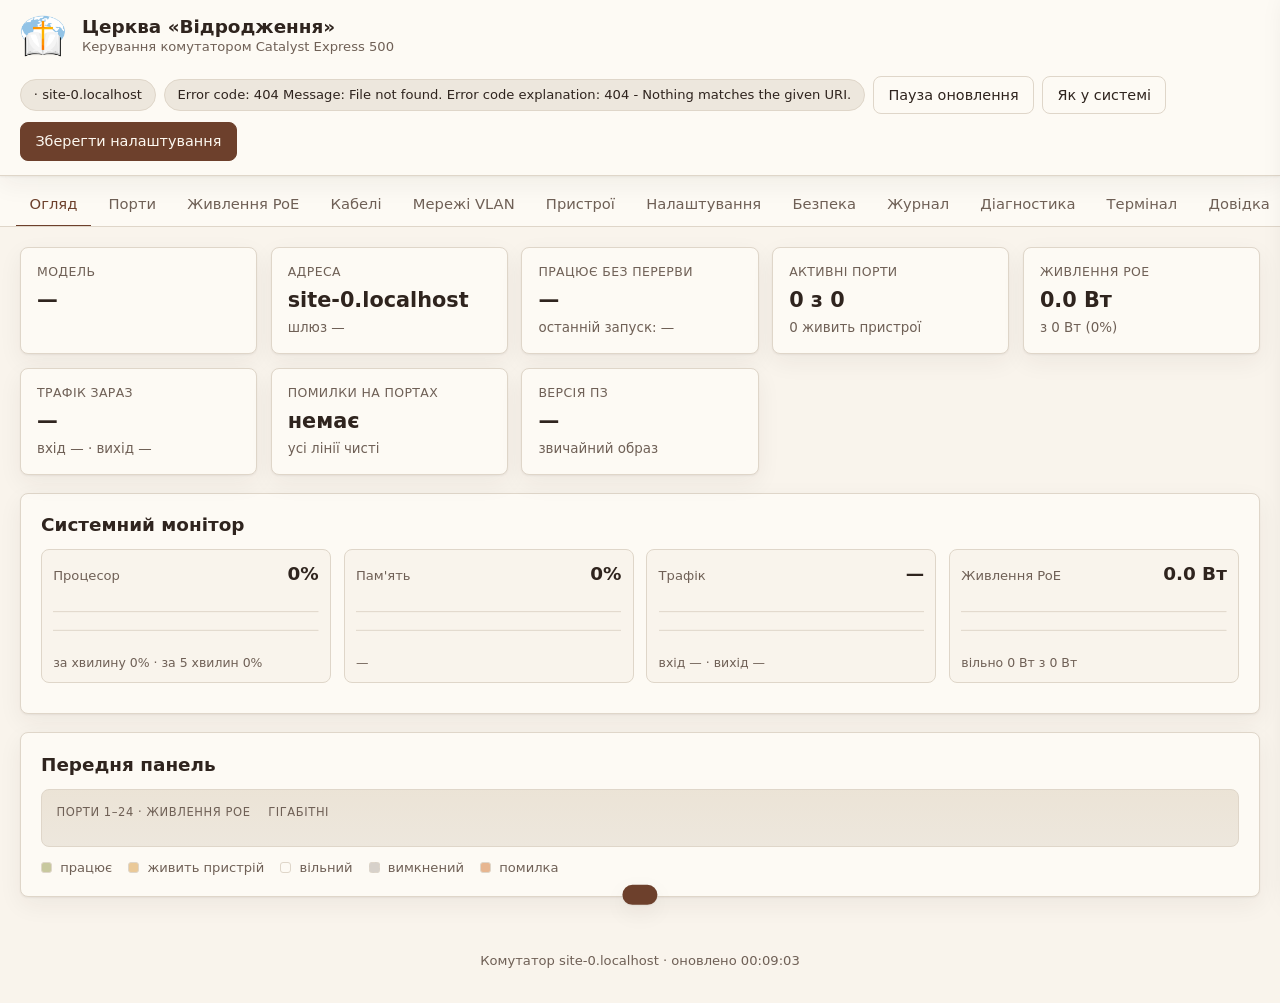
==== panel/index.html @ 9a57a777 "CE500 Web Panel: browser management for Cisco Catalyst Express 500 Replaces the lost Device Manager," ====
<!DOCTYPE html>
<html lang="uk">
<head>
<meta charset="utf-8">
<meta http-equiv="Cache-Control" content="no-store, must-revalidate">
<meta http-equiv="Pragma" content="no-cache">
<meta name="viewport" content="width=device-width, initial-scale=1">
<title>Керування комутатором — Відродження</title>
<link rel="icon" href="logo.png">
<link rel="stylesheet" href="style.css?v=21">
</head>
<body>
<header class="top">
  <img src="logo.png" alt="" class="logo">
  <div class="brand">
    <div class="church">Церква «Відродження»</div>
    <div class="sub">Керування комутатором <span id="hdrModel">Cisco Catalyst Express 500</span></div>
  </div>
  <div class="hdr-right">
    <div class="pill" id="hdrHost">—</div>
    <div class="pill" id="hdrClock">—</div>
    <button class="btn" id="btnPause" title="Зупинити автоматичне оновлення даних">Пауза оновлення</button>
    <button class="btn" id="btnTheme" title="Світла або темна тема">Як у системі</button>
    <button class="btn primary" id="btnSave" title="Записати поточні налаштування у пам'ять комутатора">Зберегти налаштування</button>
  </div>
</header>

<nav class="tabs" id="tabs">
  <button data-tab="overview" class="on">Огляд</button>
  <button data-tab="ports">Порти</button>
  <button data-tab="poe">Живлення PoE</button>
  <button data-tab="cables">Кабелі</button>
  <button data-tab="vlans">Мережі VLAN</button>
  <button data-tab="mac">Пристрої</button>
  <button data-tab="system">Налаштування</button>
  <button data-tab="security">Безпека</button>
  <button data-tab="log">Журнал</button>
  <button data-tab="tools">Діагностика</button>
  <button data-tab="term">Термінал</button>
  <button data-tab="help">Довідка</button>
  <button data-tab="service">Обслуговування</button>
</nav>

<main>
  <!-- ОГЛЯД -->
  <section id="tab-overview" class="tab on">
    <div class="cards" id="ovCards"></div>
    <div class="card">
      <h2>Системний монітор</h2>
      <div class="mon-grid">
        <div class="mon">
          <div class="mon-head"><span>Процесор</span><b id="monCpuVal">—</b></div>
          <svg class="spark" id="sparkCpu" viewBox="0 0 300 60" preserveAspectRatio="none"></svg>
          <div class="mon-foot" id="monCpuFoot">—</div>
        </div>
        <div class="mon">
          <div class="mon-head"><span>Пам'ять</span><b id="monMemVal">—</b></div>
          <svg class="spark" id="sparkMem" viewBox="0 0 300 60" preserveAspectRatio="none"></svg>
          <div class="mon-foot" id="monMemFoot">—</div>
        </div>
        <div class="mon">
          <div class="mon-head"><span>Трафік</span><b id="monNetVal">—</b></div>
          <svg class="spark" id="sparkNet" viewBox="0 0 300 60" preserveAspectRatio="none"></svg>
          <div class="mon-foot" id="monNetFoot">вхід — · вихід —</div>
        </div>
        <div class="mon">
          <div class="mon-head"><span>Живлення PoE</span><b id="monPoeVal">—</b></div>
          <svg class="spark" id="sparkPoe" viewBox="0 0 300 60" preserveAspectRatio="none"></svg>
          <div class="mon-foot" id="monPoeFoot">—</div>
        </div>
      </div>
      <div class="hw" id="hwState"></div>
    </div>

    <div class="card">
      <h2>Передня панель</h2>
      <div id="panelMini" class="panel-view mini"></div>
      <div class="legend">
        <span><i class="dot d-link"></i> працює</span>
        <span><i class="dot d-poe"></i> живить пристрій</span>
        <span><i class="dot d-idle"></i> вільний</span>
        <span><i class="dot d-off"></i> вимкнений</span>
        <span><i class="dot d-err"></i> помилка</span>
      </div>
    </div>
  </section>

  <!-- ПОРТИ -->
  <section id="tab-ports" class="tab">
    <div class="card">
      <h2>Передня панель комутатора</h2>
      <p class="hint">Натисніть на порт, щоб побачити подробиці та керувати ним.</p>
      <div id="panelFull" class="panel-view"></div>
      <div id="portHover" class="port-hover">Наведіть на порт, щоб побачити його підпис і стан</div>
      <div class="legend">
        <span><i class="dot d-link"></i> працює</span>
        <span><i class="dot d-poe"></i> живить пристрій</span>
        <span><i class="dot d-idle"></i> вільний</span>
        <span><i class="dot d-off"></i> вимкнений</span>
        <span><i class="dot d-err"></i> помилка</span>
      </div>
    </div>
    <div class="card">
      <h2>Перелік портів</h2>
      <div class="form-row">
        <label>Пошук <input type="text" id="portSearch" placeholder="номер порту, підпис або адреса"></label>
        <button class="btn" id="btnPingAll">Перевірити всі камери</button>
        <span class="hint" id="pingAllState"></span>
      </div>
      <div class="bulk" id="bulkBar" style="display:none">
        <span>Обрано <b id="bulkCount">0</b></span>
        <button class="btn" id="bulkPoe">Перезапустити живлення</button>
        <button class="btn" id="bulkOn">Увімкнути</button>
        <button class="btn" id="bulkOff">Вимкнути</button>
        <button class="btn" id="bulkVlan">Перенести в мережу</button>
        <button class="btn" id="bulkClear">Зняти позначки</button>
      </div>
      <table class="grid" id="portTable"></table>
    </div>
  </section>

  <!-- POE -->
  <section id="tab-poe" class="tab">
    <div class="card">
      <h2>Бюджет живлення</h2>
      <div class="budget"><div id="poeBar" class="bar"><span></span></div><div id="poeText" class="budget-text">—</div></div>
      <p class="hint">Стандарт 802.3af: до 15,4 Вт на порт. Камери PoE+ (30 Вт) цей комутатор не потягне.</p>
    </div>
    <div class="card">
      <h2>Живлення по портах</h2>
      <table class="grid" id="poeTable"></table>
    </div>
  </section>

  <!-- КАБЕЛІ -->
  <section id="tab-cables" class="tab">
    <div class="card">
      <h2>Діагностика кабелів</h2>
      <p class="hint">Комутатор посилає у кабель імпульс і за відлунням визначає, чи ціла кожна пара жил і на якій відстані пошкодження.
        Перевірка вільного порту безпечна. На порту з увімкненим пристроєм зв'язок обірветься на кілька секунд.</p>
      <div class="form-row">
        <button class="btn primary" id="btnCableFree">Перевірити всі вільні порти</button>
        <button class="btn" id="btnCableStop" style="display:none">Зупинити</button>
        <span class="hint" id="cableProgress"></span>
      </div>
      <table class="grid" id="cableTable"></table>
    </div>
  </section>

  <!-- VLAN -->
  <section id="tab-vlans" class="tab">
    <div class="card">
      <h2>Мережі VLAN</h2>
      <table class="grid" id="vlanTable"></table>
    </div>
    <div class="card">
      <h2>Додати мережу</h2>
      <div class="form-row">
        <label>Номер <input type="number" id="vlanId" min="2" max="4094" placeholder="напр. 20"></label>
        <label>Назва <input type="text" id="vlanName" placeholder="напр. Kamery"></label>
        <button class="btn" id="btnVlanAdd">Додати</button>
      </div>
      <p class="hint">Усе обладнання зараз в одній мережі (VLAN 1). Окремі VLAN потрібні лише якщо треба відокремити камери від решти — тоді налаштування потрібне ще й на роутері.</p>
    </div>
  </section>

  <!-- MAC -->
  <section id="tab-mac" class="tab">
    <div class="card">
      <h2>Пристрої, які бачить комутатор</h2>
      <p class="hint">Комутатор бачить усі пристрої за апаратною адресою (MAC). IP-адресу він знає лише для тих,
        хто спілкувався з ним напряму. Кнопка нижче опитує мережу, щоб дізнатися решту адрес.</p>
      <div class="form-row">
        <label>Пошук <input type="text" id="macFilter" placeholder="MAC, IP, виробник або порт"></label>
        <button class="btn primary" id="btnScanIp">Опитати мережу (знайти IP)</button>
        <span class="hint" id="scanState"></span>
      </div>
      <table class="grid" id="macTable"></table>
    </div>
  </section>

  <!-- НАЛАШТУВАННЯ -->
  <section id="tab-system" class="tab">
    <div class="card">
      <h2>Мережеві параметри</h2>
      <div class="form-grid">
        <label>Ім'я комутатора <input type="text" id="sysHost"></label>
        <label>IP-адреса <input type="text" id="sysIp"></label>
        <label>Маска <input type="text" id="sysMask"></label>
        <label>Шлюз <input type="text" id="sysGw"></label>
      </div>
      <p class="warn">Зміна IP-адреси розірве зв'язок із панеллю — далі відкривайте її за новою адресою.</p>
      <button class="btn primary" id="btnSysSave">Застосувати</button>
    </div>
    <div class="card">
      <h2>Час</h2>
      <div class="form-row"><label>Сервери часу (NTP) <input type="text" id="sysNtp" placeholder="через кому"></label>
      <button class="btn" id="btnNtpSave">Зберегти</button></div>
      <p class="hint" id="clockHint">—</p>
    </div>
  </section>

  <!-- БЕЗПЕКА -->
  <section id="tab-security" class="tab">
    <div class="card">
      <h2>Пароль на керування</h2>
      <p class="hint">Зараз комутатором може керувати будь-хто з вашої мережі — ні пароля, ні входу він не вимагає.
        Пароль закриє і цю панель, і прямий доступ до комутатора з браузера.</p>
      <div class="form-row">
        <label>Новий пароль <input type="password" id="secPwd" placeholder="щонайменше 6 символів"></label>
        <label>Повторіть <input type="password" id="secPwd2"></label>
        <button class="btn primary" id="btnSecSet">Встановити пароль</button>
        <button class="btn" id="btnSecClear">Зняти пароль</button>
      </div>
      <p class="hint">Дозволені латинські літери, цифри та знаки <span class="mono" style="padding:.1rem .3rem">! @ # $ % ^ &amp; * ( ) _ . -</span>.
        Пароль зберігається в цій панелі, щоб вона могла й далі працювати.</p>
      <p id="secState" class="hint">—</p>
    </div>
  </section>

  <!-- ЖУРНАЛ -->
  <section id="tab-log" class="tab">
    <div class="card">
      <h2>Події на портах</h2>
      <p class="hint">Коли який порт втрачав і відновлював зв'язок. Якщо камера моргає щоночі — це буде видно тут.</p>
      <div class="form-row">
        <button class="btn" id="btnLogRefresh">Оновити</button>
        <label>Показати <select id="logView"><option value="ports">події портів</option><option value="raw">повний журнал</option></select></label>
      </div>
      <table class="grid" id="logTable"></table>
      <pre id="logText" class="mono" style="display:none">—</pre>
    </div>
  </section>

  <!-- ДІАГНОСТИКА -->
  <section id="tab-tools" class="tab">
    <div class="card">
      <h2>Перевірка зв'язку</h2>
      <div class="form-row">
        <label>Адреса <input type="text" id="pingTarget" value="192.168.1.10"></label>
        <button class="btn" id="btnPing">Перевірити</button>
      </div>
      <pre id="pingOut" class="mono">—</pre>
    </div>
    <div class="card">
      <h2>Команда перегляду</h2>
      <div class="form-row">
        <label>Команда <input type="text" id="cmdInput" value="show interfaces status" placeholder="show ..."></label>
        <button class="btn" id="btnCmd">Виконати</button>
      </div>
      <p class="hint">Дозволені лише команди перегляду: show, ping, dir, more.</p>
      <pre id="cmdOut" class="mono">—</pre>
    </div>
      <div class="card">
      <h2>Дзеркалювання порту</h2>
      <p class="hint">Комутатор скопіює весь трафік обраного порту на інший. Підключіть у нього ноутбук — і побачите,
        що саме передає камера. На роботу самої камери це не впливає.</p>
      <div class="form-row">
        <label>Звідки копіювати <select id="spanSrc"></select></label>
        <label>Куди подати копію <select id="spanDst"></select></label>
        <button class="btn primary" id="btnSpanOn">Увімкнути</button>
        <button class="btn" id="btnSpanOff">Вимкнути</button>
      </div>
      <p class="hint" id="spanState">—</p>
    </div>
    <div class="card">
      <h2>Історія навантаження процесора</h2>
      <p class="hint">Це власні графіки комутатора — за останню хвилину, годину й добу.</p>
      <button class="btn" id="btnCpuHist">Показати</button>
      <pre id="cpuHist" class="mono" style="display:none">—</pre>
    </div>
  </section>

  <!-- ТЕРМІНАЛ -->
  <section id="tab-term" class="tab">
    <div class="card">
      <h2>Термінал комутатора</h2>
      <p class="hint">Команди виконуються на комутаторі так само, як у справжній консолі.
        <b>Tab</b> — доповнити команду, <b>?</b> наприкінці — підказка, <b>стрілки ↑ ↓</b> — попередні команди. Сюди можна <b>перетягнути файл із командами</b> (виконає їх) або <b>порт зі схеми</b> (підставить його в команду).
        Команда <span class="mono" style="padding:.1rem .3rem">configure terminal</span> вмикає режим налаштування,
        <span class="mono" style="padding:.1rem .3rem">exit</span> — виходить назад.</p>
      <div id="termCheats" class="cheats" style="display:none"></div>
      <div class="term" id="termOut"></div>
      <div class="term-input">
        <span class="prompt" id="termPrompt">SW&gt;</span>
        <input type="text" id="termIn" autocomplete="off" spellcheck="false" placeholder="введіть команду і натисніть Enter">
      </div>
      <div class="form-row">
        <button class="btn" id="termHelp">Підказки команд</button>
        <button class="btn" id="termClear">Очистити</button>
        <button class="btn" id="termSave">Зберегти вивід у файл</button>
        <span class="hint">Небезпечні команди (видалення, перезавантаження, стирання) спитають підтвердження.</span>
      </div>
    </div>
  </section>

  <!-- ДОВІДКА -->
  <section id="tab-help" class="tab">
    <div class="card">
      <h2>Що робити, коли…</h2>
      <div class="form-row"><label>Пошук по довідці <input type="text" id="helpSearch" placeholder="напр. камера, кабель, живлення"></label></div>
      <div id="helpBody"></div>
    </div>
  </section>

  <!-- ОБСЛУГОВУВАННЯ -->
  <section id="tab-service" class="tab">
    <div class="card">
      <h2>Налаштування комутатора</h2>
      <p class="hint">Поточні налаштування у текстовому вигляді. Кнопкою нижче можна зберегти копію на комп'ютер.</p>
      <div class="form-row">
        <button class="btn" id="btnCfgRefresh">Показати</button>
        <button class="btn" id="btnCfgDownload">Завантажити копію</button>
        <button class="btn primary" id="btnCfgSave">Записати в пам'ять комутатора</button>
        <button class="btn" id="btnReport">Зберегти звіт про стан</button>
      </div>
      <pre id="cfgText" class="mono">—</pre>
    </div>
    <div class="card">
      <h2>Оновлення програмного забезпечення</h2>
      <p class="hint">Для майбутніх оновлень: покладіть файл прошивки на комп'ютер у церковній мережі, роздайте його
        по HTTP і вкажіть тут адресу. Встановлюється лише сам образ — ця панель залишиться на місці.</p>
      <div class="form-row">
        <label style="flex:1;min-width:300px">Адреса файлу .tar
          <input type="text" id="fwUrl" placeholder="http://адреса-комп'ютера:8099/файл-прошивки.tar">
        </label>
        <button class="btn primary" id="btnFw">Залити в комутатор</button>
      </div>
      <p class="warn">Заливка триває кілька хвилин, не вимикайте живлення. Після неї натисніть «Перезавантажити комутатор».</p>
      <pre id="fwOut" class="mono">—</pre>
    </div>

    <div class="card danger-card">
      <h2>Перезавантаження</h2>
      <p class="hint">Комутатор вимкнеться приблизно на дві хвилини. Усі камери на цей час залишаться без живлення.</p>
      <button class="btn danger" id="btnReload">Перезавантажити комутатор</button>
    </div>
  </section>
</main>

<aside id="drawer" class="drawer">
  <div class="drawer-head">
    <h2 id="drawerTitle">Порт</h2>
    <button class="x" id="drawerClose">✕</button>
  </div>
  <div id="drawerBody"></div>
</aside>
<div id="scrim" class="scrim"></div>
<div id="toast" class="toast"></div>
<footer class="foot">Комутатор <span id="footIp">—</span> · оновлено <span id="footTime">—</span></footer>
<script src="app.js?v=21"></script>
</body>
</html>
---- panel/style.css ----
/* Стиль узгоджено з сайтом церкви «Відродження» */

:root {
  --background: oklch(0.97 0.012 80);
  --foreground: oklch(0.27 0.02 50);
  --card: oklch(0.985 0.008 80);
  --primary: oklch(0.42 0.07 45);
  --primary-fg: oklch(0.98 0.012 80);
  --secondary: oklch(0.92 0.02 80);
  --muted: oklch(0.93 0.015 80);
  --muted-fg: oklch(0.5 0.025 55);
  --accent: oklch(0.7 0.1 60);
  --destructive: oklch(0.55 0.18 28);
  --border: oklch(0.88 0.02 75);
  --radius: 0.5rem;
  --ok: oklch(0.58 0.13 150);
  --poe: oklch(0.72 0.14 75);
  --font-h: system-ui, -apple-system, 'Segoe UI', Roboto, 'Helvetica Neue', Arial, sans-serif;
  --font-s: system-ui, -apple-system, 'Segoe UI', Roboto, 'Helvetica Neue', Arial, sans-serif;
  --shadow: 0 1px 2px oklch(0.27 0.02 50 / 0.06), 0 8px 24px oklch(0.27 0.02 50 / 0.06);
}
@media (prefers-color-scheme: dark) {
  :root:not([data-theme="light"]) {
    --background: oklch(0.16 0.008 60);
    --foreground: oklch(0.96 0.008 80);
    --card: oklch(0.215 0.01 60);
    --primary: oklch(0.72 0.08 60);
    --primary-fg: oklch(0.18 0.02 50);
    --secondary: oklch(0.28 0.015 60);
    --muted: oklch(0.26 0.012 60);
    --muted-fg: oklch(0.72 0.02 70);
    --border: oklch(0.34 0.015 60);
    --shadow: 0 1px 2px #0006, 0 8px 24px #0004;
  }
}
* { box-sizing: border-box; }
body {
  margin: 0; background: var(--background); color: var(--foreground);
  font-family: var(--font-s); font-weight: 400; font-size: 15px; line-height: 1.55;
  -webkit-font-smoothing: antialiased;
}
h1, h2, h3 { font-family: var(--font-h); font-weight: 600; letter-spacing: 0; margin: 0 0 .6rem; }
h2 { font-size: 1.15rem; }

/* шапка */
.top {
  display: flex; align-items: center; gap: 1rem; padding: .85rem 1.25rem;
  background: var(--card); border-bottom: 1px solid var(--border); box-shadow: var(--shadow);
  position: sticky; top: 0; z-index: 30; flex-wrap: wrap;
}
.logo { width: 46px; height: 46px; object-fit: contain; }
.brand .church { font-family: var(--font-h); font-size: 1.15rem; font-weight: 600; line-height: 1.15; }
.brand .sub { color: var(--muted-fg); font-size: .82rem; }
.hdr-right { margin-left: auto; display: flex; align-items: center; gap: .5rem; flex-wrap: wrap; }
.pill {
  background: var(--muted); border: 1px solid var(--border); border-radius: 999px;
  padding: .3rem .8rem; font-size: .82rem; font-variant-numeric: tabular-nums;
}

/* вкладки */
.tabs {
  display: flex; gap: .25rem; padding: .5rem 1rem 0; background: var(--card);
  border-bottom: 1px solid var(--border); overflow-x: auto; position: sticky; top: 76px; z-index: 25;
}
.tabs button { font-weight: 500;
  background: none; border: 0; border-bottom: 2px solid transparent; color: var(--muted-fg);
  font: inherit; font-size: .92rem; padding: .55rem .85rem; cursor: pointer; white-space: nowrap;
  border-radius: var(--radius) var(--radius) 0 0;
}
.tabs button:hover { color: var(--foreground); background: var(--muted); }
.tabs button.on { color: var(--primary); border-bottom-color: var(--primary); font-weight: 500; }

main { padding: 1.25rem; max-width: 1400px; margin: 0 auto; }
.tab { display: none; }
.tab.on { display: block; }

.card {
  background: var(--card); border: 1px solid var(--border); border-radius: var(--radius);
  padding: 1.1rem 1.25rem; margin-bottom: 1.1rem; box-shadow: var(--shadow);
}
.hint { color: var(--muted-fg); font-size: .89rem; margin: .4rem 0; line-height: 1.5; }
.warn { color: var(--destructive); font-size: .88rem; }
.danger-card { border-color: color-mix(in oklch, var(--destructive) 40%, var(--border)); }

/* картки огляду */
.cards { display: grid; grid-template-columns: repeat(auto-fill, minmax(210px, 1fr)); gap: .85rem; margin-bottom: 1.1rem; }
.stat { background: var(--card); border: 1px solid var(--border); border-radius: var(--radius); padding: .9rem 1rem; box-shadow: var(--shadow); }
.stat .k { color: var(--muted-fg); font-size: .78rem; font-weight: 500; text-transform: uppercase; letter-spacing: .03em; }
.stat .v { font-size: 1.3rem; font-weight: 600; margin-top: .15rem; font-variant-numeric: tabular-nums; }
.stat .x { color: var(--muted-fg); font-size: .84rem; margin-top: .1rem; }

/* передня панель */
.panel-view {
  background: linear-gradient(180deg, var(--secondary), var(--muted));
  border: 1px solid var(--border); border-radius: var(--radius);
  padding: .9rem; display: flex; gap: 1.1rem; align-items: flex-start; overflow-x: auto;
}
.pgroup { display: grid; grid-template-rows: auto auto; gap: .3rem; }
.prow { display: flex; gap: .3rem; }
.pgroup .cap { grid-column: 1/-1; color: var(--muted-fg); font-size: .72rem; text-transform: uppercase; letter-spacing: .05em; }
.port { font-weight: 500;
  width: 38px; height: 30px; border-radius: 4px; border: 1px solid var(--border);
  background: var(--card); cursor: pointer; position: relative;
  display: flex; align-items: center; justify-content: center;
  font-size: .68rem; color: var(--muted-fg); font-variant-numeric: tabular-nums;
  transition: transform .12s, box-shadow .12s;
}
.port:hover { transform: translateY(-2px); box-shadow: 0 3px 8px #0002; }
.port.sel { outline: 2px solid var(--primary); outline-offset: 1px; }
.port.link { background: color-mix(in oklch, var(--ok) 22%, var(--card)); border-color: var(--ok); color: var(--foreground); }
.port.poe { background: color-mix(in oklch, var(--poe) 30%, var(--card)); border-color: var(--poe); color: var(--foreground); }
.port.off { background: color-mix(in oklch, var(--muted-fg) 18%, var(--card)); border-style: dashed; }
.port.err { background: color-mix(in oklch, var(--destructive) 25%, var(--card)); border-color: var(--destructive); }
.port .w { position: absolute; bottom: -1px; right: 2px; font-size: .55rem; color: var(--foreground); }
.port .named { position: absolute; top: 2px; right: 2px; width: 5px; height: 5px; border-radius: 50%; background: var(--primary); }
.panel-view.mini .port { font-weight: 500; width: 26px; height: 22px; font-size: .6rem; }
.panel-view.mini .port .lbl { display: none; }
.legend { display: flex; gap: 1rem; flex-wrap: wrap; margin-top: .7rem; color: var(--muted-fg); font-size: .82rem; }
.dot { display: inline-block; width: 11px; height: 11px; border-radius: 3px; border: 1px solid var(--border); vertical-align: -1px; margin-right: .25rem; }
.d-link { background: color-mix(in oklch, var(--ok) 40%, var(--card)); }
.d-poe { background: color-mix(in oklch, var(--poe) 50%, var(--card)); }
.d-idle { background: var(--card); }
.d-off { background: color-mix(in oklch, var(--muted-fg) 25%, var(--card)); border-style: dashed; }
.d-err { background: color-mix(in oklch, var(--destructive) 40%, var(--card)); }

/* таблиці */
table.grid { width: 100%; border-collapse: collapse; font-size: .92rem; }
table.grid th, table.grid td { text-align: left; padding: .5rem .6rem; border-bottom: 1px solid var(--border); }
table.grid th { color: var(--muted-fg); font-weight: 600; font-size: .78rem; text-transform: uppercase; letter-spacing: .03em; }
table.grid tr:hover td { background: var(--muted); }
table.grid td.num { font-variant-numeric: tabular-nums; }
.tag { display: inline-block; padding: .12rem .5rem; border-radius: 999px; font-size: .76rem; border: 1px solid var(--border); }
.tag.ok { background: color-mix(in oklch, var(--ok) 18%, var(--card)); border-color: var(--ok); }
.tag.off { background: var(--muted); }
.tag.err { background: color-mix(in oklch, var(--destructive) 18%, var(--card)); border-color: var(--destructive); }
.tag.poe { background: color-mix(in oklch, var(--poe) 22%, var(--card)); border-color: var(--poe); }

/* форми та кнопки */
.btn {
  font: inherit; font-size: .9rem; padding: .45rem .9rem; border-radius: var(--radius);
  border: 1px solid var(--border); background: var(--card); color: var(--foreground); cursor: pointer;
}
.btn:hover { background: var(--muted); }
.btn.primary { background: var(--primary); color: var(--primary-fg); border-color: var(--primary); }
.btn.primary:hover { filter: brightness(1.08); }
.btn.danger { background: var(--destructive); color: #fff; border-color: var(--destructive); }
.btn:disabled { opacity: .5; cursor: default; }
input, select {
  font: inherit; font-size: .9rem; padding: .4rem .55rem; border-radius: var(--radius);
  border: 1px solid var(--border); background: var(--background); color: var(--foreground); min-width: 8rem;
}
label { display: inline-flex; flex-direction: column; gap: .25rem; font-size: .82rem; color: var(--muted-fg); }
.form-row { display: flex; gap: .7rem; align-items: flex-end; flex-wrap: wrap; margin: .6rem 0; }
.form-grid { display: grid; grid-template-columns: repeat(auto-fit, minmax(190px, 1fr)); gap: .7rem; margin: .6rem 0; }
.mono { font-family: ui-monospace, 'SF Mono', Menlo, monospace; font-size: .8rem; background: var(--muted);
  border: 1px solid var(--border); border-radius: var(--radius); padding: .7rem; overflow: auto; max-height: 460px; white-space: pre-wrap; }

/* бюджет */
.budget { display: flex; align-items: center; gap: 1rem; flex-wrap: wrap; }
.bar { flex: 1; min-width: 220px; height: 22px; background: var(--muted); border: 1px solid var(--border); border-radius: 999px; overflow: hidden; }
.bar span { display: block; height: 100%; width: 0; background: linear-gradient(90deg, var(--poe), var(--accent)); transition: width .4s; }
.budget-text { font-size: 1rem; font-weight: 500; font-variant-numeric: tabular-nums; }

/* бічна панель порту */
.drawer {
  position: fixed; top: 0; right: 0; bottom: 0; width: min(430px, 92vw); background: var(--card);
  border-left: 1px solid var(--border); box-shadow: -8px 0 30px #0002; padding: 1.1rem;
  transform: translateX(105%); transition: transform .22s; z-index: 50; overflow-y: auto;
}
.drawer.on { transform: none; }
.drawer-head { display: flex; align-items: center; gap: .6rem; margin-bottom: .8rem; }
.drawer-head h2 { margin: 0; }
.x { margin-left: auto; background: none; border: 0; font-size: 1.1rem; color: var(--muted-fg); cursor: pointer; }
.scrim { position: fixed; inset: 0; background: #0005; opacity: 0; pointer-events: none; transition: opacity .22s; z-index: 45; }
.scrim.on { opacity: 1; pointer-events: auto; }
.kv { display: grid; grid-template-columns: auto 1fr; gap: .3rem .8rem; margin: .5rem 0 1rem; font-size: .9rem; }
.kv dt { color: var(--muted-fg); }
.kv dd { margin: 0; }
.actions { display: flex; gap: .5rem; flex-wrap: wrap; margin: .6rem 0; }

.toast {
  position: fixed; left: 50%; bottom: 1.4rem; transform: translate(-50%, 140%); z-index: 60;
  background: var(--primary); color: var(--primary-fg); padding: .6rem 1.1rem; border-radius: 999px;
  box-shadow: var(--shadow); transition: transform .25s; font-size: .9rem; max-width: 90vw;
}
.toast.on { transform: translate(-50%, 0); }
.toast.bad { background: var(--destructive); color: #fff; }
.foot { padding: 1rem 1.25rem 2rem; color: var(--muted-fg); font-size: .82rem; text-align: center; }

@media (max-width: 720px) {
  .tabs { top: 64px; }
  .top { padding: .6rem .8rem; }
  .logo { width: 36px; height: 36px; }
  main { padding: .8rem; }
}

/* діагностика та масові дії */
.bad { color: var(--destructive); font-weight: 500; }
.port.has-err { box-shadow: inset 0 -3px 0 var(--destructive); }
.port.marked { outline: 2px dashed var(--accent); outline-offset: 1px; }
.bulk {
  display: flex; gap: .5rem; align-items: center; flex-wrap: wrap;
  background: var(--muted); border: 1px solid var(--border); border-radius: var(--radius);
  padding: .55rem .75rem; margin: .6rem 0; font-size: .9rem;
}
table.grid td input[type="checkbox"] { width: 16px; height: 16px; accent-color: var(--primary); }
#dCableOut { margin: .6rem 0; }
#dCableOut table.grid { font-size: .88rem; }

/* системний монітор */
.mon-grid { display: grid; grid-template-columns: repeat(auto-fit, minmax(230px, 1fr)); gap: .8rem; }
.mon { background: var(--background); border: 1px solid var(--border); border-radius: var(--radius); padding: .6rem .7rem; }
.mon-head { display: flex; justify-content: space-between; align-items: baseline; font-size: .82rem; color: var(--muted-fg); }
.mon-head b { font-size: 1.15rem; color: var(--foreground); font-variant-numeric: tabular-nums; }
.mon-foot { font-size: .78rem; color: var(--muted-fg); margin-top: .25rem; font-variant-numeric: tabular-nums; }
.spark { width: 100%; height: 56px; display: block; margin-top: .3rem; }
.spark path.area { fill: color-mix(in oklch, var(--accent) 22%, transparent); }
.spark path.line { fill: none; stroke: var(--accent); stroke-width: 1.6; vector-effect: non-scaling-stroke; }
.spark path.line2 { fill: none; stroke: var(--ok); stroke-width: 1.6; stroke-dasharray: 3 2; vector-effect: non-scaling-stroke; }
.spark .grid-l { stroke: var(--border); stroke-width: 1; vector-effect: non-scaling-stroke; }
.hw { display: flex; gap: 1rem; flex-wrap: wrap; margin-top: .8rem; font-size: .86rem; }
.hw span { display: inline-flex; align-items: center; gap: .35rem; }
.hw i { width: 9px; height: 9px; border-radius: 50%; background: var(--ok); display: inline-block; }
.hw i.warn { background: var(--destructive); }

/* пари кабелю */
.pairs { display: grid; grid-template-columns: repeat(4, 1fr); gap: .35rem; min-width: 260px; }
.pair { border: 1px solid var(--border); border-radius: 4px; padding: .3rem .4rem; font-size: .78rem; background: var(--background); }
.pair .pn { color: var(--muted-fg); font-size: .72rem; }
.pair .ps { font-weight: 500; }
.pair.ok { border-color: var(--ok); background: color-mix(in oklch, var(--ok) 12%, var(--background)); }
.pair.bad { border-color: var(--destructive); background: color-mix(in oklch, var(--destructive) 12%, var(--background)); }
.pair.na { opacity: .55; }

/* термінал */
.term {
  font-family: ui-monospace, 'SF Mono', Menlo, Consolas, monospace; font-size: .82rem; line-height: 1.45;
  background: oklch(0.16 0.01 60); color: oklch(0.9 0.02 90); border: 1px solid var(--border);
  border-radius: var(--radius) var(--radius) 0 0; padding: .7rem .8rem; height: 420px; overflow-y: auto;
  white-space: pre-wrap; word-break: break-word;
}
.term .cmd { color: oklch(0.82 0.12 85); }
.term .err { color: oklch(0.72 0.17 25); }
.term .ok { color: oklch(0.75 0.13 150); }
.term .sys { color: oklch(0.62 0.02 90); font-style: italic; }
.term-input {
  display: flex; align-items: center; gap: .5rem; background: oklch(0.2 0.012 60);
  border: 1px solid var(--border); border-top: 0; border-radius: 0 0 var(--radius) var(--radius); padding: .45rem .8rem;
}
.term-input .prompt { font-family: ui-monospace, Menlo, monospace; font-size: .82rem; color: oklch(0.8 0.1 85); white-space: nowrap; }
.term-input input {
  flex: 1; background: transparent; border: 0; outline: none; color: oklch(0.92 0.02 90);
  font-family: ui-monospace, Menlo, monospace; font-size: .82rem; padding: .1rem 0; min-width: 0;
}

.term.drag-over { outline: 2px dashed var(--accent); outline-offset: -4px; background: oklch(0.2 0.03 80); }
.port[draggable="true"] { cursor: grab; }

/* підказки команд і довідка */
.cheats { background: var(--muted); border: 1px solid var(--border); border-radius: var(--radius);
  padding: .7rem .8rem; margin-bottom: .6rem; max-height: 260px; overflow-y: auto; }
.cheat-group { margin-bottom: .7rem; }
.cheat-group h4 { margin: 0 0 .35rem; font-size: .82rem; color: var(--muted-fg); font-weight: 600;
  text-transform: uppercase; letter-spacing: .03em; }
.cheat { display: inline-flex; flex-direction: column; gap: .1rem; background: var(--card); border: 1px solid var(--border);
  border-radius: var(--radius); padding: .3rem .55rem; margin: 0 .35rem .35rem 0; cursor: pointer; text-align: left; font: inherit; }
.cheat:hover { border-color: var(--primary); background: var(--background); }
.cheat code { font-family: ui-monospace, Menlo, monospace; font-size: .78rem; color: var(--primary); }
.cheat span { font-size: .75rem; color: var(--muted-fg); }
.help-item { border-bottom: 1px solid var(--border); padding: .8rem 0; }
.help-item:last-child { border-bottom: 0; }
.help-item h3 { margin: 0 0 .3rem; font-size: 1rem; }
.help-item p { margin: .25rem 0; }
.help-item ol, .help-item ul { margin: .3rem 0 .3rem 1.1rem; padding: 0; }
.help-item li { margin: .2rem 0; }
.help-item code { font-family: ui-monospace, Menlo, monospace; font-size: .82rem;
  background: var(--muted); padding: .05rem .3rem; border-radius: 3px; }

/* поле назви пристрою в таблиці */
table.grid input.devname { width: 100%; min-width: 9rem; padding: .3rem .5rem; font-size: .88rem;
  border: 1px solid transparent; background: transparent; border-radius: 4px; }
table.grid input.devname:hover { border-color: var(--border); background: var(--background); }
table.grid input.devname:focus { border-color: var(--primary); background: var(--background); outline: none; }
table.grid input.devname:disabled { opacity: .5; }

table.grid input.portlabel { width: 100%; min-width: 8rem; padding: .3rem .5rem; font-size: .88rem;
  border: 1px solid transparent; background: transparent; border-radius: 4px; }
table.grid input.portlabel:hover { border-color: var(--border); background: var(--background); }
table.grid input.portlabel:focus { border-color: var(--primary); background: var(--background); outline: none; }
table.grid input.portlabel:disabled { opacity: .5; }

.port-hover { margin-top: .6rem; padding: .5rem .7rem; background: var(--muted); border: 1px solid var(--border);
  border-radius: var(--radius); font-size: .88rem; min-height: 1.2rem; color: var(--foreground); }
.port-hover .bad { color: var(--destructive); }
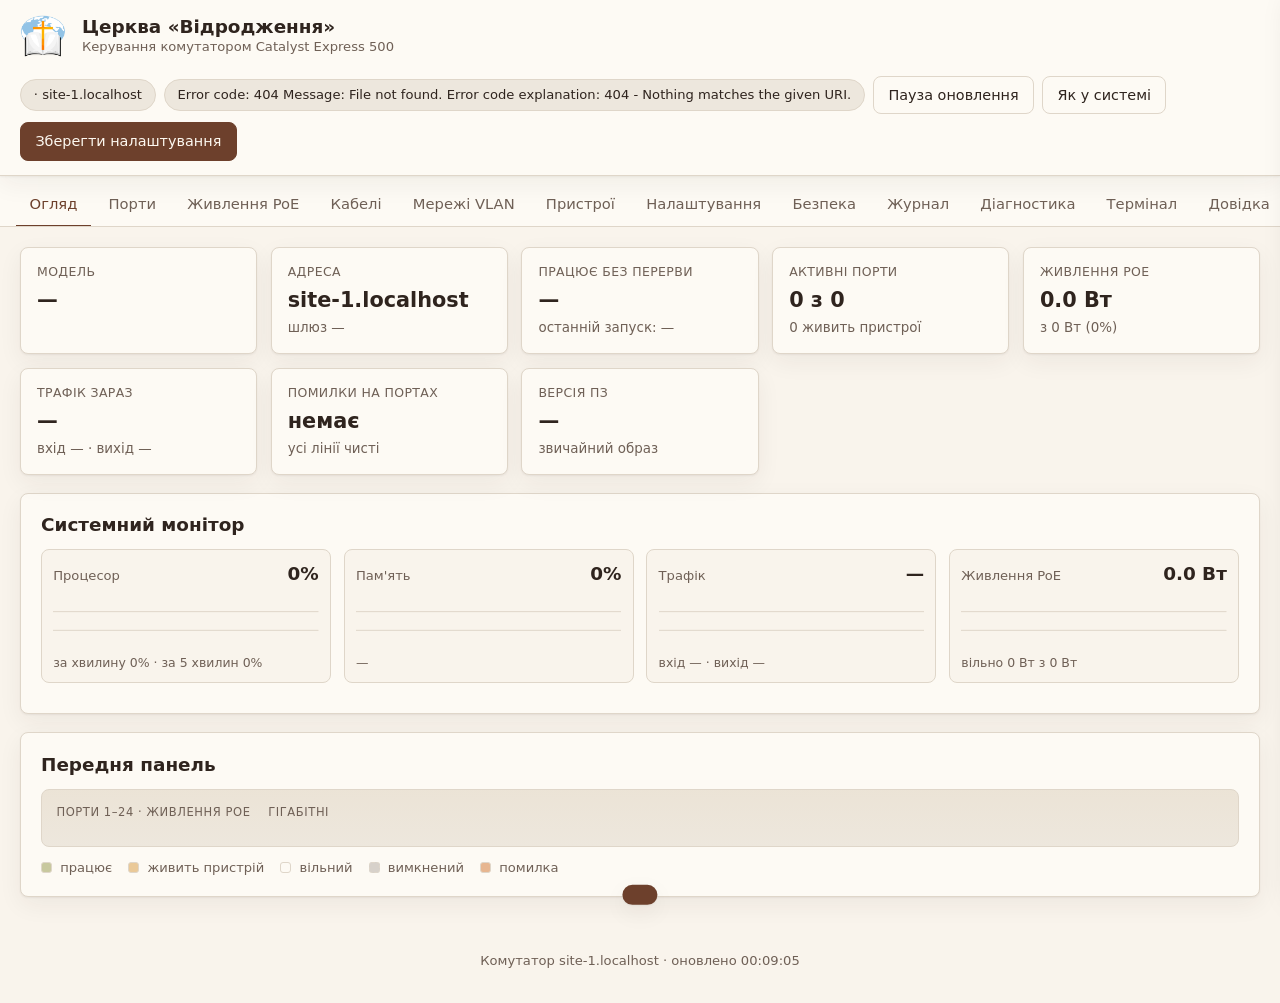
==== commit 0c841228: "Add a switch-themed favicon Replace the page icon with an SVG of a switch (chassis, status LEDs, por" ====
--- a/panel/index.html
+++ b/panel/index.html
@@ -6,7 +6,7 @@
 <meta http-equiv="Pragma" content="no-cache">
 <meta name="viewport" content="width=device-width, initial-scale=1">
 <title>Керування комутатором — Відродження</title>
-<link rel="icon" href="logo.png">
+<link rel="icon" type="image/svg+xml" href="favicon.svg">
 <link rel="stylesheet" href="style.css?v=21">
 </head>
 <body>
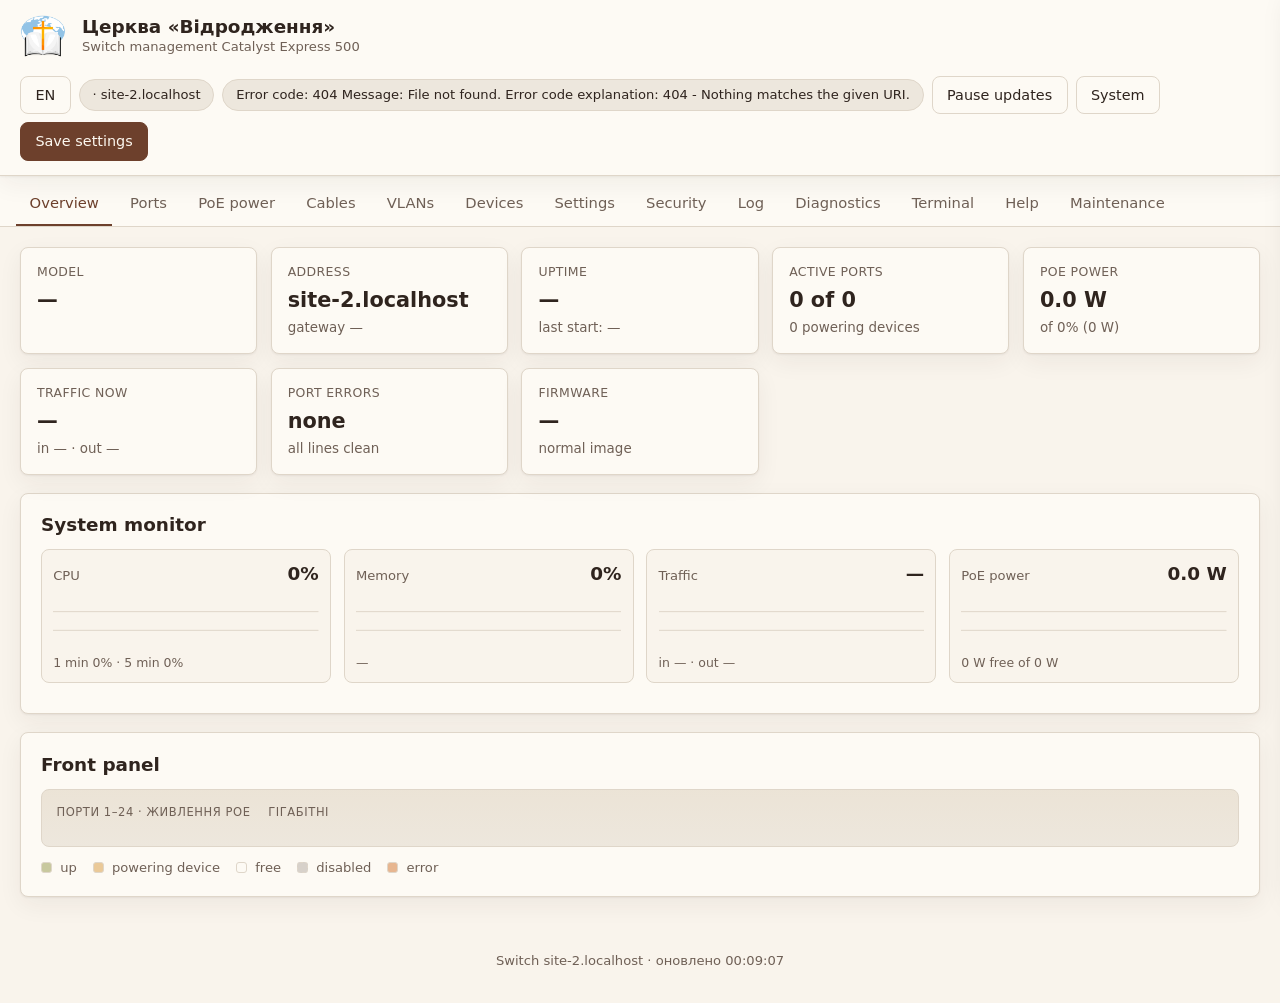
==== commit 9906ece9: "English localization, auto IP detection, update check, toast fix - i18n.js: full English translation" ====
--- a/panel/index.html
+++ b/panel/index.html
@@ -348,6 +348,7 @@
 <div id="scrim" class="scrim"></div>
 <div id="toast" class="toast"></div>
 <footer class="foot">Комутатор <span id="footIp">—</span> · оновлено <span id="footTime">—</span></footer>
-<script src="app.js?v=21"></script>
+<script src="app.js?v=23"></script>
+<script src="i18n.js?v=3"></script>
 </body>
 </html>
--- a/panel/style.css
+++ b/panel/style.css
@@ -179,11 +179,12 @@
 .actions { display: flex; gap: .5rem; flex-wrap: wrap; margin: .6rem 0; }
 
 .toast {
-  position: fixed; left: 50%; bottom: 1.4rem; transform: translate(-50%, 140%); z-index: 60;
+  position: fixed; left: 50%; bottom: 1.4rem; transform: translate(-50%, calc(100% + 2rem)); z-index: 60;
   background: var(--primary); color: var(--primary-fg); padding: .6rem 1.1rem; border-radius: 999px;
-  box-shadow: var(--shadow); transition: transform .25s; font-size: .9rem; max-width: 90vw;
-}
-.toast.on { transform: translate(-50%, 0); }
+  box-shadow: var(--shadow); transition: transform .25s, opacity .25s; font-size: .9rem; max-width: 90vw;
+  opacity: 0; visibility: hidden; pointer-events: none;
+}
+.toast.on { transform: translate(-50%, 0); opacity: 1; visibility: visible; }
 .toast.bad { background: var(--destructive); color: #fff; }
 .foot { padding: 1rem 1.25rem 2rem; color: var(--muted-fg); font-size: .82rem; text-align: center; }
 
@@ -292,3 +293,9 @@
 .port-hover { margin-top: .6rem; padding: .5rem .7rem; background: var(--muted); border: 1px solid var(--border);
   border-radius: var(--radius); font-size: .88rem; min-height: 1.2rem; color: var(--foreground); }
 .port-hover .bad { color: var(--destructive); }
+
+.gh-banner { display:flex; align-items:center; gap:.8rem; flex-wrap:wrap; background:var(--accent);
+  color:var(--accent-foreground,#2a1e12); padding:.6rem 1.1rem; font-size:.9rem; }
+.gh-banner code { background:rgba(0,0,0,.12); padding:.1rem .35rem; border-radius:4px; font-family:ui-monospace,monospace; }
+.gh-banner a { color:inherit; font-weight:600; text-decoration:underline; }
+.gh-banner .x { margin-left:auto; background:none; border:0; font-size:1rem; cursor:pointer; color:inherit; }
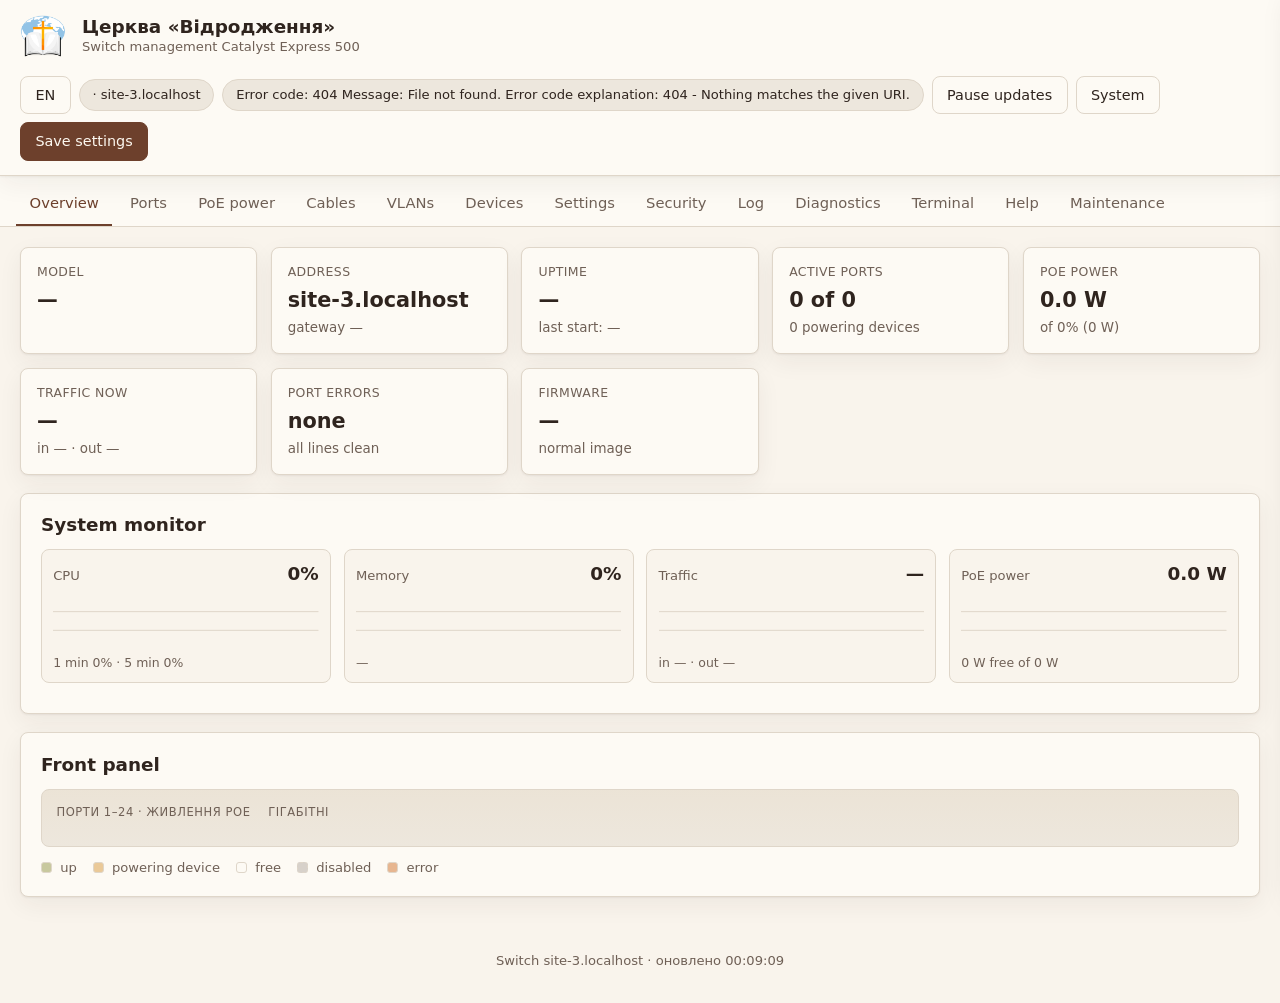
==== commit 1547652c: "Inline CSS into the pages (switch serves .css as text/html) The switch's file server returns every f" ====
--- a/panel/index.html
+++ b/panel/index.html
@@ -7,7 +7,310 @@
 <meta name="viewport" content="width=device-width, initial-scale=1">
 <title>Керування комутатором — Відродження</title>
 <link rel="icon" type="image/svg+xml" href="favicon.svg">
-<link rel="stylesheet" href="style.css?v=21">
+<style>
+/* Стиль узгоджено з сайтом церкви «Відродження» */
+
+:root {
+  --background: oklch(0.97 0.012 80);
+  --foreground: oklch(0.27 0.02 50);
+  --card: oklch(0.985 0.008 80);
+  --primary: oklch(0.42 0.07 45);
+  --primary-fg: oklch(0.98 0.012 80);
+  --secondary: oklch(0.92 0.02 80);
+  --muted: oklch(0.93 0.015 80);
+  --muted-fg: oklch(0.5 0.025 55);
+  --accent: oklch(0.7 0.1 60);
+  --destructive: oklch(0.55 0.18 28);
+  --border: oklch(0.88 0.02 75);
+  --radius: 0.5rem;
+  --ok: oklch(0.58 0.13 150);
+  --poe: oklch(0.72 0.14 75);
+  --font-h: system-ui, -apple-system, 'Segoe UI', Roboto, 'Helvetica Neue', Arial, sans-serif;
+  --font-s: system-ui, -apple-system, 'Segoe UI', Roboto, 'Helvetica Neue', Arial, sans-serif;
+  --shadow: 0 1px 2px oklch(0.27 0.02 50 / 0.06), 0 8px 24px oklch(0.27 0.02 50 / 0.06);
+}
+@media (prefers-color-scheme: dark) {
+  :root:not([data-theme="light"]) {
+    --background: oklch(0.16 0.008 60);
+    --foreground: oklch(0.96 0.008 80);
+    --card: oklch(0.215 0.01 60);
+    --primary: oklch(0.72 0.08 60);
+    --primary-fg: oklch(0.18 0.02 50);
+    --secondary: oklch(0.28 0.015 60);
+    --muted: oklch(0.26 0.012 60);
+    --muted-fg: oklch(0.72 0.02 70);
+    --border: oklch(0.34 0.015 60);
+    --shadow: 0 1px 2px #0006, 0 8px 24px #0004;
+  }
+}
+* { box-sizing: border-box; }
+body {
+  margin: 0; background: var(--background); color: var(--foreground);
+  font-family: var(--font-s); font-weight: 400; font-size: 15px; line-height: 1.55;
+  -webkit-font-smoothing: antialiased;
+}
+h1, h2, h3 { font-family: var(--font-h); font-weight: 600; letter-spacing: 0; margin: 0 0 .6rem; }
+h2 { font-size: 1.15rem; }
+
+/* шапка */
+.top {
+  display: flex; align-items: center; gap: 1rem; padding: .85rem 1.25rem;
+  background: var(--card); border-bottom: 1px solid var(--border); box-shadow: var(--shadow);
+  position: sticky; top: 0; z-index: 30; flex-wrap: wrap;
+}
+.logo { width: 46px; height: 46px; object-fit: contain; }
+.brand .church { font-family: var(--font-h); font-size: 1.15rem; font-weight: 600; line-height: 1.15; }
+.brand .sub { color: var(--muted-fg); font-size: .82rem; }
+.hdr-right { margin-left: auto; display: flex; align-items: center; gap: .5rem; flex-wrap: wrap; }
+.pill {
+  background: var(--muted); border: 1px solid var(--border); border-radius: 999px;
+  padding: .3rem .8rem; font-size: .82rem; font-variant-numeric: tabular-nums;
+}
+
+/* вкладки */
+.tabs {
+  display: flex; gap: .25rem; padding: .5rem 1rem 0; background: var(--card);
+  border-bottom: 1px solid var(--border); overflow-x: auto; position: sticky; top: 76px; z-index: 25;
+}
+.tabs button { font-weight: 500;
+  background: none; border: 0; border-bottom: 2px solid transparent; color: var(--muted-fg);
+  font: inherit; font-size: .92rem; padding: .55rem .85rem; cursor: pointer; white-space: nowrap;
+  border-radius: var(--radius) var(--radius) 0 0;
+}
+.tabs button:hover { color: var(--foreground); background: var(--muted); }
+.tabs button.on { color: var(--primary); border-bottom-color: var(--primary); font-weight: 500; }
+
+main { padding: 1.25rem; max-width: 1400px; margin: 0 auto; }
+.tab { display: none; }
+.tab.on { display: block; }
+
+.card {
+  background: var(--card); border: 1px solid var(--border); border-radius: var(--radius);
+  padding: 1.1rem 1.25rem; margin-bottom: 1.1rem; box-shadow: var(--shadow);
+}
+.hint { color: var(--muted-fg); font-size: .89rem; margin: .4rem 0; line-height: 1.5; }
+.warn { color: var(--destructive); font-size: .88rem; }
+.danger-card { border-color: color-mix(in oklch, var(--destructive) 40%, var(--border)); }
+
+/* картки огляду */
+.cards { display: grid; grid-template-columns: repeat(auto-fill, minmax(210px, 1fr)); gap: .85rem; margin-bottom: 1.1rem; }
+.stat { background: var(--card); border: 1px solid var(--border); border-radius: var(--radius); padding: .9rem 1rem; box-shadow: var(--shadow); }
+.stat .k { color: var(--muted-fg); font-size: .78rem; font-weight: 500; text-transform: uppercase; letter-spacing: .03em; }
+.stat .v { font-size: 1.3rem; font-weight: 600; margin-top: .15rem; font-variant-numeric: tabular-nums; }
+.stat .x { color: var(--muted-fg); font-size: .84rem; margin-top: .1rem; }
+
+/* передня панель */
+.panel-view {
+  background: linear-gradient(180deg, var(--secondary), var(--muted));
+  border: 1px solid var(--border); border-radius: var(--radius);
+  padding: .9rem; display: flex; gap: 1.1rem; align-items: flex-start; overflow-x: auto;
+}
+.pgroup { display: grid; grid-template-rows: auto auto; gap: .3rem; }
+.prow { display: flex; gap: .3rem; }
+.pgroup .cap { grid-column: 1/-1; color: var(--muted-fg); font-size: .72rem; text-transform: uppercase; letter-spacing: .05em; }
+.port { font-weight: 500;
+  width: 38px; height: 30px; border-radius: 4px; border: 1px solid var(--border);
+  background: var(--card); cursor: pointer; position: relative;
+  display: flex; align-items: center; justify-content: center;
+  font-size: .68rem; color: var(--muted-fg); font-variant-numeric: tabular-nums;
+  transition: transform .12s, box-shadow .12s;
+}
+.port:hover { transform: translateY(-2px); box-shadow: 0 3px 8px #0002; }
+.port.sel { outline: 2px solid var(--primary); outline-offset: 1px; }
+.port.link { background: color-mix(in oklch, var(--ok) 22%, var(--card)); border-color: var(--ok); color: var(--foreground); }
+.port.poe { background: color-mix(in oklch, var(--poe) 30%, var(--card)); border-color: var(--poe); color: var(--foreground); }
+.port.off { background: color-mix(in oklch, var(--muted-fg) 18%, var(--card)); border-style: dashed; }
+.port.err { background: color-mix(in oklch, var(--destructive) 25%, var(--card)); border-color: var(--destructive); }
+.port .w { position: absolute; bottom: -1px; right: 2px; font-size: .55rem; color: var(--foreground); }
+.port .named { position: absolute; top: 2px; right: 2px; width: 5px; height: 5px; border-radius: 50%; background: var(--primary); }
+.panel-view.mini .port { font-weight: 500; width: 26px; height: 22px; font-size: .6rem; }
+.panel-view.mini .port .lbl { display: none; }
+.legend { display: flex; gap: 1rem; flex-wrap: wrap; margin-top: .7rem; color: var(--muted-fg); font-size: .82rem; }
+.dot { display: inline-block; width: 11px; height: 11px; border-radius: 3px; border: 1px solid var(--border); vertical-align: -1px; margin-right: .25rem; }
+.d-link { background: color-mix(in oklch, var(--ok) 40%, var(--card)); }
+.d-poe { background: color-mix(in oklch, var(--poe) 50%, var(--card)); }
+.d-idle { background: var(--card); }
+.d-off { background: color-mix(in oklch, var(--muted-fg) 25%, var(--card)); border-style: dashed; }
+.d-err { background: color-mix(in oklch, var(--destructive) 40%, var(--card)); }
+
+/* таблиці */
+table.grid { width: 100%; border-collapse: collapse; font-size: .92rem; }
+table.grid th, table.grid td { text-align: left; padding: .5rem .6rem; border-bottom: 1px solid var(--border); }
+table.grid th { color: var(--muted-fg); font-weight: 600; font-size: .78rem; text-transform: uppercase; letter-spacing: .03em; }
+table.grid tr:hover td { background: var(--muted); }
+table.grid td.num { font-variant-numeric: tabular-nums; }
+.tag { display: inline-block; padding: .12rem .5rem; border-radius: 999px; font-size: .76rem; border: 1px solid var(--border); }
+.tag.ok { background: color-mix(in oklch, var(--ok) 18%, var(--card)); border-color: var(--ok); }
+.tag.off { background: var(--muted); }
+.tag.err { background: color-mix(in oklch, var(--destructive) 18%, var(--card)); border-color: var(--destructive); }
+.tag.poe { background: color-mix(in oklch, var(--poe) 22%, var(--card)); border-color: var(--poe); }
+
+/* форми та кнопки */
+.btn {
+  font: inherit; font-size: .9rem; padding: .45rem .9rem; border-radius: var(--radius);
+  border: 1px solid var(--border); background: var(--card); color: var(--foreground); cursor: pointer;
+}
+.btn:hover { background: var(--muted); }
+.btn.primary { background: var(--primary); color: var(--primary-fg); border-color: var(--primary); }
+.btn.primary:hover { filter: brightness(1.08); }
+.btn.danger { background: var(--destructive); color: #fff; border-color: var(--destructive); }
+.btn:disabled { opacity: .5; cursor: default; }
+input, select {
+  font: inherit; font-size: .9rem; padding: .4rem .55rem; border-radius: var(--radius);
+  border: 1px solid var(--border); background: var(--background); color: var(--foreground); min-width: 8rem;
+}
+label { display: inline-flex; flex-direction: column; gap: .25rem; font-size: .82rem; color: var(--muted-fg); }
+.form-row { display: flex; gap: .7rem; align-items: flex-end; flex-wrap: wrap; margin: .6rem 0; }
+.form-grid { display: grid; grid-template-columns: repeat(auto-fit, minmax(190px, 1fr)); gap: .7rem; margin: .6rem 0; }
+.mono { font-family: ui-monospace, 'SF Mono', Menlo, monospace; font-size: .8rem; background: var(--muted);
+  border: 1px solid var(--border); border-radius: var(--radius); padding: .7rem; overflow: auto; max-height: 460px; white-space: pre-wrap; }
+
+/* бюджет */
+.budget { display: flex; align-items: center; gap: 1rem; flex-wrap: wrap; }
+.bar { flex: 1; min-width: 220px; height: 22px; background: var(--muted); border: 1px solid var(--border); border-radius: 999px; overflow: hidden; }
+.bar span { display: block; height: 100%; width: 0; background: linear-gradient(90deg, var(--poe), var(--accent)); transition: width .4s; }
+.budget-text { font-size: 1rem; font-weight: 500; font-variant-numeric: tabular-nums; }
+
+/* бічна панель порту */
+.drawer {
+  position: fixed; top: 0; right: 0; bottom: 0; width: min(430px, 92vw); background: var(--card);
+  border-left: 1px solid var(--border); box-shadow: -8px 0 30px #0002; padding: 1.1rem;
+  transform: translateX(105%); transition: transform .22s; z-index: 50; overflow-y: auto;
+}
+.drawer.on { transform: none; }
+.drawer-head { display: flex; align-items: center; gap: .6rem; margin-bottom: .8rem; }
+.drawer-head h2 { margin: 0; }
+.x { margin-left: auto; background: none; border: 0; font-size: 1.1rem; color: var(--muted-fg); cursor: pointer; }
+.scrim { position: fixed; inset: 0; background: #0005; opacity: 0; pointer-events: none; transition: opacity .22s; z-index: 45; }
+.scrim.on { opacity: 1; pointer-events: auto; }
+.kv { display: grid; grid-template-columns: auto 1fr; gap: .3rem .8rem; margin: .5rem 0 1rem; font-size: .9rem; }
+.kv dt { color: var(--muted-fg); }
+.kv dd { margin: 0; }
+.actions { display: flex; gap: .5rem; flex-wrap: wrap; margin: .6rem 0; }
+
+.toast {
+  position: fixed; left: 50%; bottom: 1.4rem; transform: translate(-50%, calc(100% + 2rem)); z-index: 60;
+  background: var(--primary); color: var(--primary-fg); padding: .6rem 1.1rem; border-radius: 999px;
+  box-shadow: var(--shadow); transition: transform .25s, opacity .25s; font-size: .9rem; max-width: 90vw;
+  opacity: 0; visibility: hidden; pointer-events: none;
+}
+.toast.on { transform: translate(-50%, 0); opacity: 1; visibility: visible; }
+.toast.bad { background: var(--destructive); color: #fff; }
+.foot { padding: 1rem 1.25rem 2rem; color: var(--muted-fg); font-size: .82rem; text-align: center; }
+
+@media (max-width: 720px) {
+  .tabs { top: 64px; }
+  .top { padding: .6rem .8rem; }
+  .logo { width: 36px; height: 36px; }
+  main { padding: .8rem; }
+}
+
+/* діагностика та масові дії */
+.bad { color: var(--destructive); font-weight: 500; }
+.port.has-err { box-shadow: inset 0 -3px 0 var(--destructive); }
+.port.marked { outline: 2px dashed var(--accent); outline-offset: 1px; }
+.bulk {
+  display: flex; gap: .5rem; align-items: center; flex-wrap: wrap;
+  background: var(--muted); border: 1px solid var(--border); border-radius: var(--radius);
+  padding: .55rem .75rem; margin: .6rem 0; font-size: .9rem;
+}
+table.grid td input[type="checkbox"] { width: 16px; height: 16px; accent-color: var(--primary); }
+#dCableOut { margin: .6rem 0; }
+#dCableOut table.grid { font-size: .88rem; }
+
+/* системний монітор */
+.mon-grid { display: grid; grid-template-columns: repeat(auto-fit, minmax(230px, 1fr)); gap: .8rem; }
+.mon { background: var(--background); border: 1px solid var(--border); border-radius: var(--radius); padding: .6rem .7rem; }
+.mon-head { display: flex; justify-content: space-between; align-items: baseline; font-size: .82rem; color: var(--muted-fg); }
+.mon-head b { font-size: 1.15rem; color: var(--foreground); font-variant-numeric: tabular-nums; }
+.mon-foot { font-size: .78rem; color: var(--muted-fg); margin-top: .25rem; font-variant-numeric: tabular-nums; }
+.spark { width: 100%; height: 56px; display: block; margin-top: .3rem; }
+.spark path.area { fill: color-mix(in oklch, var(--accent) 22%, transparent); }
+.spark path.line { fill: none; stroke: var(--accent); stroke-width: 1.6; vector-effect: non-scaling-stroke; }
+.spark path.line2 { fill: none; stroke: var(--ok); stroke-width: 1.6; stroke-dasharray: 3 2; vector-effect: non-scaling-stroke; }
+.spark .grid-l { stroke: var(--border); stroke-width: 1; vector-effect: non-scaling-stroke; }
+.hw { display: flex; gap: 1rem; flex-wrap: wrap; margin-top: .8rem; font-size: .86rem; }
+.hw span { display: inline-flex; align-items: center; gap: .35rem; }
+.hw i { width: 9px; height: 9px; border-radius: 50%; background: var(--ok); display: inline-block; }
+.hw i.warn { background: var(--destructive); }
+
+/* пари кабелю */
+.pairs { display: grid; grid-template-columns: repeat(4, 1fr); gap: .35rem; min-width: 260px; }
+.pair { border: 1px solid var(--border); border-radius: 4px; padding: .3rem .4rem; font-size: .78rem; background: var(--background); }
+.pair .pn { color: var(--muted-fg); font-size: .72rem; }
+.pair .ps { font-weight: 500; }
+.pair.ok { border-color: var(--ok); background: color-mix(in oklch, var(--ok) 12%, var(--background)); }
+.pair.bad { border-color: var(--destructive); background: color-mix(in oklch, var(--destructive) 12%, var(--background)); }
+.pair.na { opacity: .55; }
+
+/* термінал */
+.term {
+  font-family: ui-monospace, 'SF Mono', Menlo, Consolas, monospace; font-size: .82rem; line-height: 1.45;
+  background: oklch(0.16 0.01 60); color: oklch(0.9 0.02 90); border: 1px solid var(--border);
+  border-radius: var(--radius) var(--radius) 0 0; padding: .7rem .8rem; height: 420px; overflow-y: auto;
+  white-space: pre-wrap; word-break: break-word;
+}
+.term .cmd { color: oklch(0.82 0.12 85); }
+.term .err { color: oklch(0.72 0.17 25); }
+.term .ok { color: oklch(0.75 0.13 150); }
+.term .sys { color: oklch(0.62 0.02 90); font-style: italic; }
+.term-input {
+  display: flex; align-items: center; gap: .5rem; background: oklch(0.2 0.012 60);
+  border: 1px solid var(--border); border-top: 0; border-radius: 0 0 var(--radius) var(--radius); padding: .45rem .8rem;
+}
+.term-input .prompt { font-family: ui-monospace, Menlo, monospace; font-size: .82rem; color: oklch(0.8 0.1 85); white-space: nowrap; }
+.term-input input {
+  flex: 1; background: transparent; border: 0; outline: none; color: oklch(0.92 0.02 90);
+  font-family: ui-monospace, Menlo, monospace; font-size: .82rem; padding: .1rem 0; min-width: 0;
+}
+
+.term.drag-over { outline: 2px dashed var(--accent); outline-offset: -4px; background: oklch(0.2 0.03 80); }
+.port[draggable="true"] { cursor: grab; }
+
+/* підказки команд і довідка */
+.cheats { background: var(--muted); border: 1px solid var(--border); border-radius: var(--radius);
+  padding: .7rem .8rem; margin-bottom: .6rem; max-height: 260px; overflow-y: auto; }
+.cheat-group { margin-bottom: .7rem; }
+.cheat-group h4 { margin: 0 0 .35rem; font-size: .82rem; color: var(--muted-fg); font-weight: 600;
+  text-transform: uppercase; letter-spacing: .03em; }
+.cheat { display: inline-flex; flex-direction: column; gap: .1rem; background: var(--card); border: 1px solid var(--border);
+  border-radius: var(--radius); padding: .3rem .55rem; margin: 0 .35rem .35rem 0; cursor: pointer; text-align: left; font: inherit; }
+.cheat:hover { border-color: var(--primary); background: var(--background); }
+.cheat code { font-family: ui-monospace, Menlo, monospace; font-size: .78rem; color: var(--primary); }
+.cheat span { font-size: .75rem; color: var(--muted-fg); }
+.help-item { border-bottom: 1px solid var(--border); padding: .8rem 0; }
+.help-item:last-child { border-bottom: 0; }
+.help-item h3 { margin: 0 0 .3rem; font-size: 1rem; }
+.help-item p { margin: .25rem 0; }
+.help-item ol, .help-item ul { margin: .3rem 0 .3rem 1.1rem; padding: 0; }
+.help-item li { margin: .2rem 0; }
+.help-item code { font-family: ui-monospace, Menlo, monospace; font-size: .82rem;
+  background: var(--muted); padding: .05rem .3rem; border-radius: 3px; }
+
+/* поле назви пристрою в таблиці */
+table.grid input.devname { width: 100%; min-width: 9rem; padding: .3rem .5rem; font-size: .88rem;
+  border: 1px solid transparent; background: transparent; border-radius: 4px; }
+table.grid input.devname:hover { border-color: var(--border); background: var(--background); }
+table.grid input.devname:focus { border-color: var(--primary); background: var(--background); outline: none; }
+table.grid input.devname:disabled { opacity: .5; }
+
+table.grid input.portlabel { width: 100%; min-width: 8rem; padding: .3rem .5rem; font-size: .88rem;
+  border: 1px solid transparent; background: transparent; border-radius: 4px; }
+table.grid input.portlabel:hover { border-color: var(--border); background: var(--background); }
+table.grid input.portlabel:focus { border-color: var(--primary); background: var(--background); outline: none; }
+table.grid input.portlabel:disabled { opacity: .5; }
+
+.port-hover { margin-top: .6rem; padding: .5rem .7rem; background: var(--muted); border: 1px solid var(--border);
+  border-radius: var(--radius); font-size: .88rem; min-height: 1.2rem; color: var(--foreground); }
+.port-hover .bad { color: var(--destructive); }
+
+.gh-banner { display:flex; align-items:center; gap:.8rem; flex-wrap:wrap; background:var(--accent);
+  color:var(--accent-foreground,#2a1e12); padding:.6rem 1.1rem; font-size:.9rem; }
+.gh-banner code { background:rgba(0,0,0,.12); padding:.1rem .35rem; border-radius:4px; font-family:ui-monospace,monospace; }
+.gh-banner a { color:inherit; font-weight:600; text-decoration:underline; }
+.gh-banner .x { margin-left:auto; background:none; border:0; font-size:1rem; cursor:pointer; color:inherit; }
+
+</style>
 </head>
 <body>
 <header class="top">
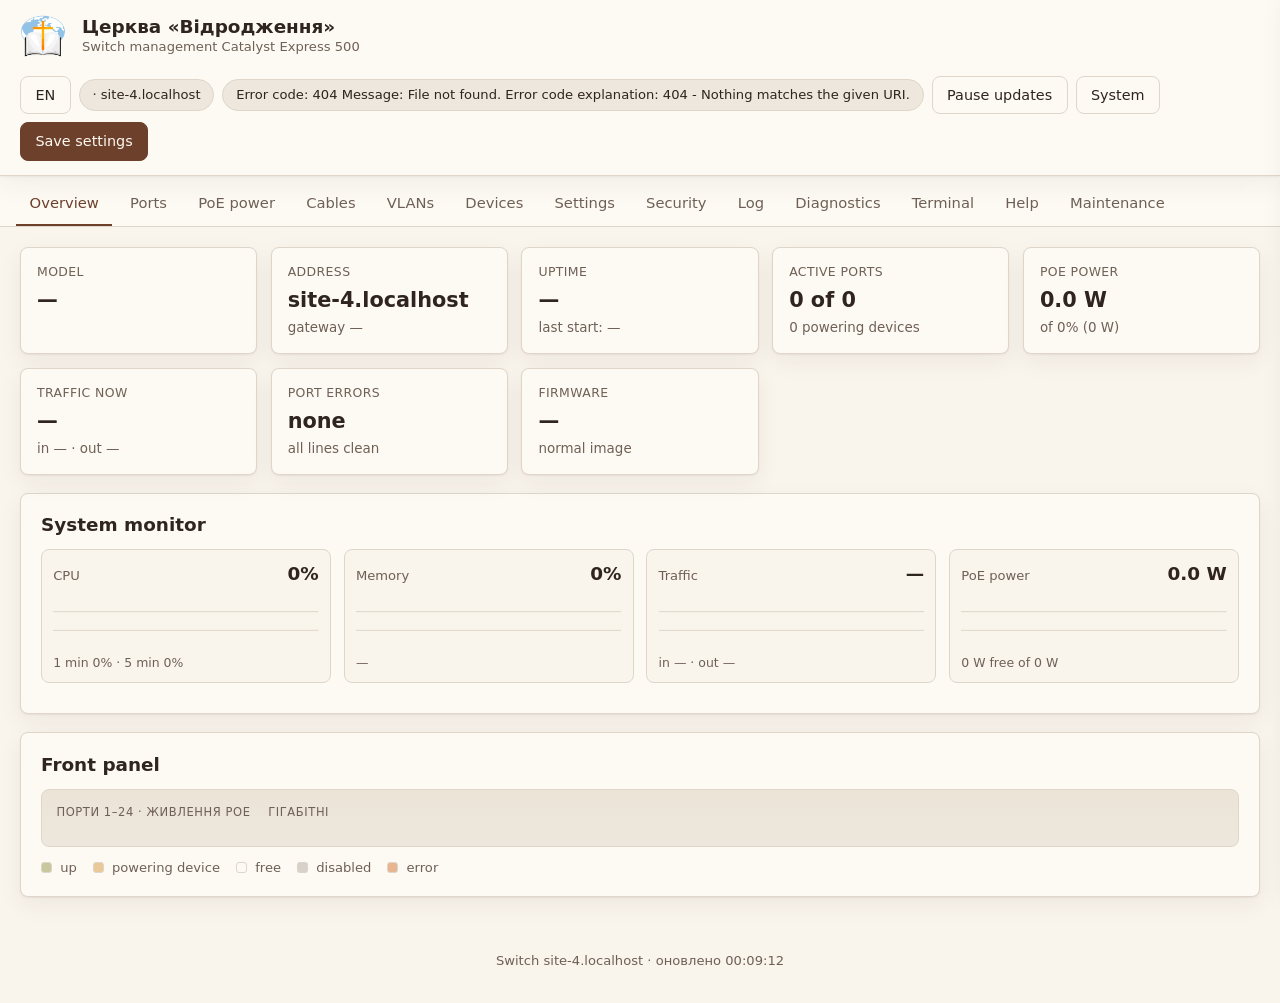
==== commit bc96935f: "Mark uplink ports as trunks and show the router IP at the cable end A port with many MACs behind it " ====
--- a/panel/index.html
+++ b/panel/index.html
@@ -651,7 +651,7 @@
 <div id="scrim" class="scrim"></div>
 <div id="toast" class="toast"></div>
 <footer class="foot">Комутатор <span id="footIp">—</span> · оновлено <span id="footTime">—</span></footer>
-<script src="app.js?v=23"></script>
+<script src="app.js?v=25"></script>
 <script src="i18n.js?v=3"></script>
 </body>
 </html>
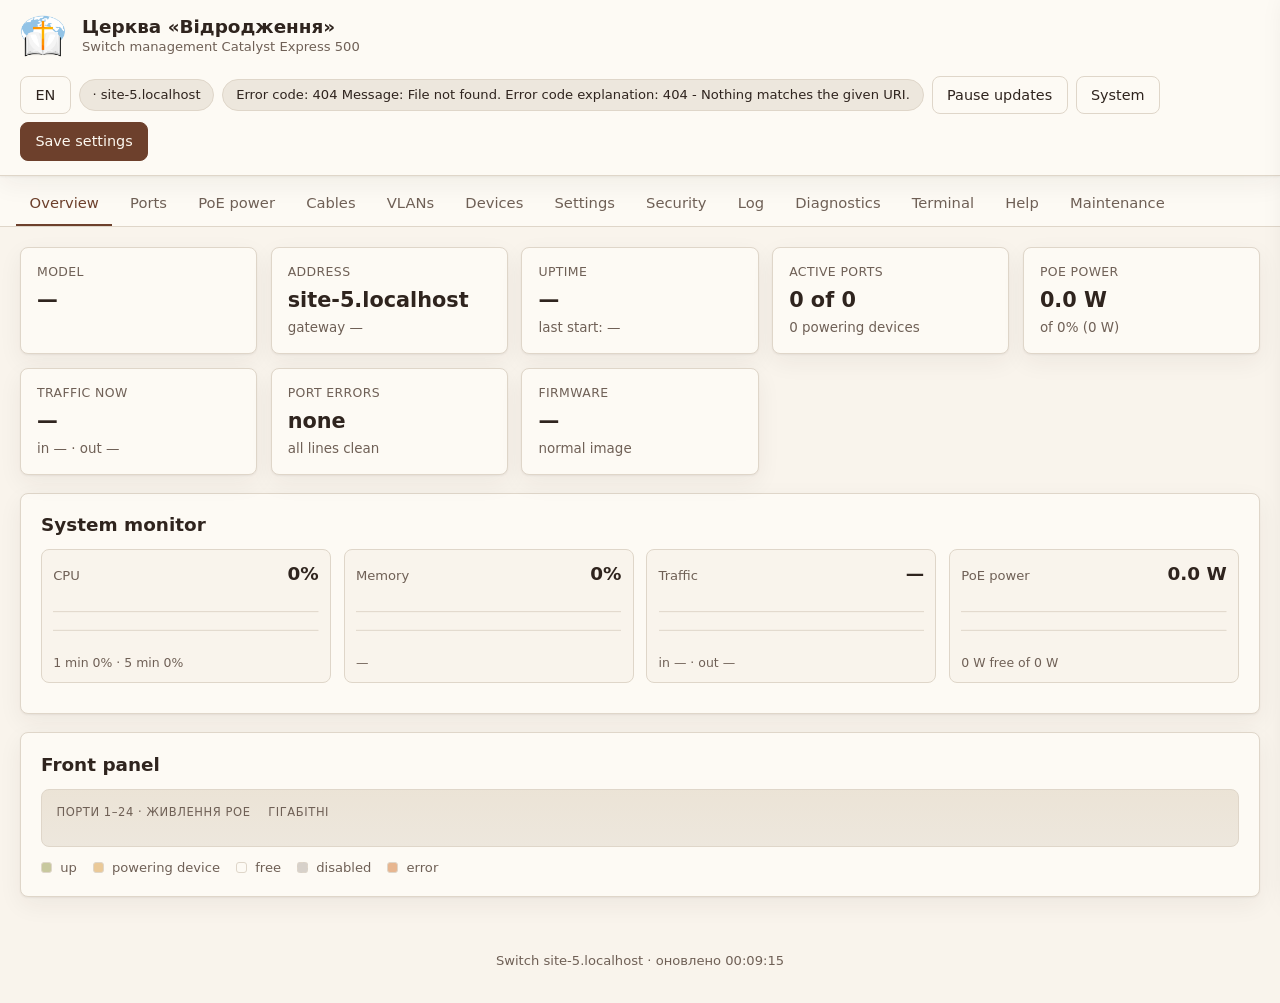
==== commit e448f9c0: "Rename "Camera" column to "IP address"; sticky table headers - Ports table: the "Камера" column is n" ====
--- a/panel/index.html
+++ b/panel/index.html
@@ -136,7 +136,8 @@
 /* таблиці */
 table.grid { width: 100%; border-collapse: collapse; font-size: .92rem; }
 table.grid th, table.grid td { text-align: left; padding: .5rem .6rem; border-bottom: 1px solid var(--border); }
-table.grid th { color: var(--muted-fg); font-weight: 600; font-size: .78rem; text-transform: uppercase; letter-spacing: .03em; }
+table.grid th { color: var(--muted-fg); font-weight: 600; font-size: .78rem; text-transform: uppercase; letter-spacing: .03em;
+  position: sticky; top: 118px; z-index: 20; background: var(--card); box-shadow: 0 1px 0 var(--border); }
 table.grid tr:hover td { background: var(--muted); }
 table.grid td.num { font-variant-numeric: tabular-nums; }
 .tag { display: inline-block; padding: .12rem .5rem; border-radius: 999px; font-size: .76rem; border: 1px solid var(--border); }
@@ -200,6 +201,7 @@
 
 @media (max-width: 720px) {
   .tabs { top: 64px; }
+  table.grid th { top: 104px; }
   .top { padding: .6rem .8rem; }
   .logo { width: 36px; height: 36px; }
   main { padding: .8rem; }
@@ -309,6 +311,9 @@
 .gh-banner code { background:rgba(0,0,0,.12); padding:.1rem .35rem; border-radius:4px; font-family:ui-monospace,monospace; }
 .gh-banner a { color:inherit; font-weight:600; text-decoration:underline; }
 .gh-banner .x { margin-left:auto; background:none; border:0; font-size:1rem; cursor:pointer; color:inherit; }
+
+/* липкі заголовки лише у головних таблицях, не у бічній картці */
+.drawer table.grid th { position: static; box-shadow: none; }
 
 </style>
 </head>
@@ -651,7 +656,7 @@
 <div id="scrim" class="scrim"></div>
 <div id="toast" class="toast"></div>
 <footer class="foot">Комутатор <span id="footIp">—</span> · оновлено <span id="footTime">—</span></footer>
-<script src="app.js?v=25"></script>
+<script src="app.js?v=26"></script>
 <script src="i18n.js?v=3"></script>
 </body>
 </html>
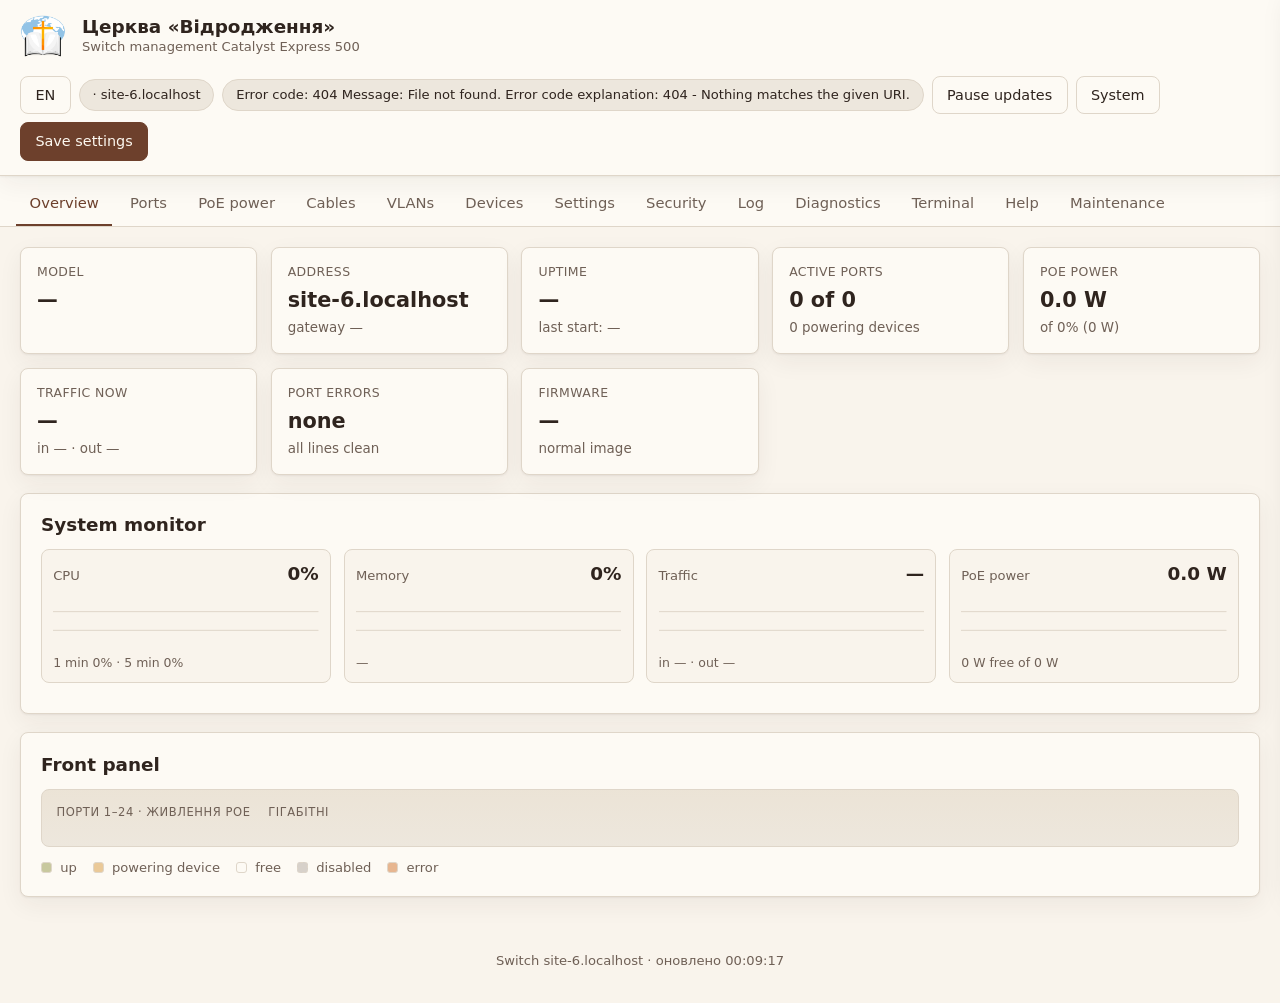
==== commit 4f06255e: "De-identify default ping target in pages (192.168.1.10 -> 192.168.1.1) The connectivity-check input " ====
--- a/panel/index.html
+++ b/panel/index.html
@@ -545,7 +545,7 @@
     <div class="card">
       <h2>Перевірка зв'язку</h2>
       <div class="form-row">
-        <label>Адреса <input type="text" id="pingTarget" value="192.168.1.10"></label>
+        <label>Адреса <input type="text" id="pingTarget" value="192.168.1.1"></label>
         <button class="btn" id="btnPing">Перевірити</button>
       </div>
       <pre id="pingOut" class="mono">—</pre>
